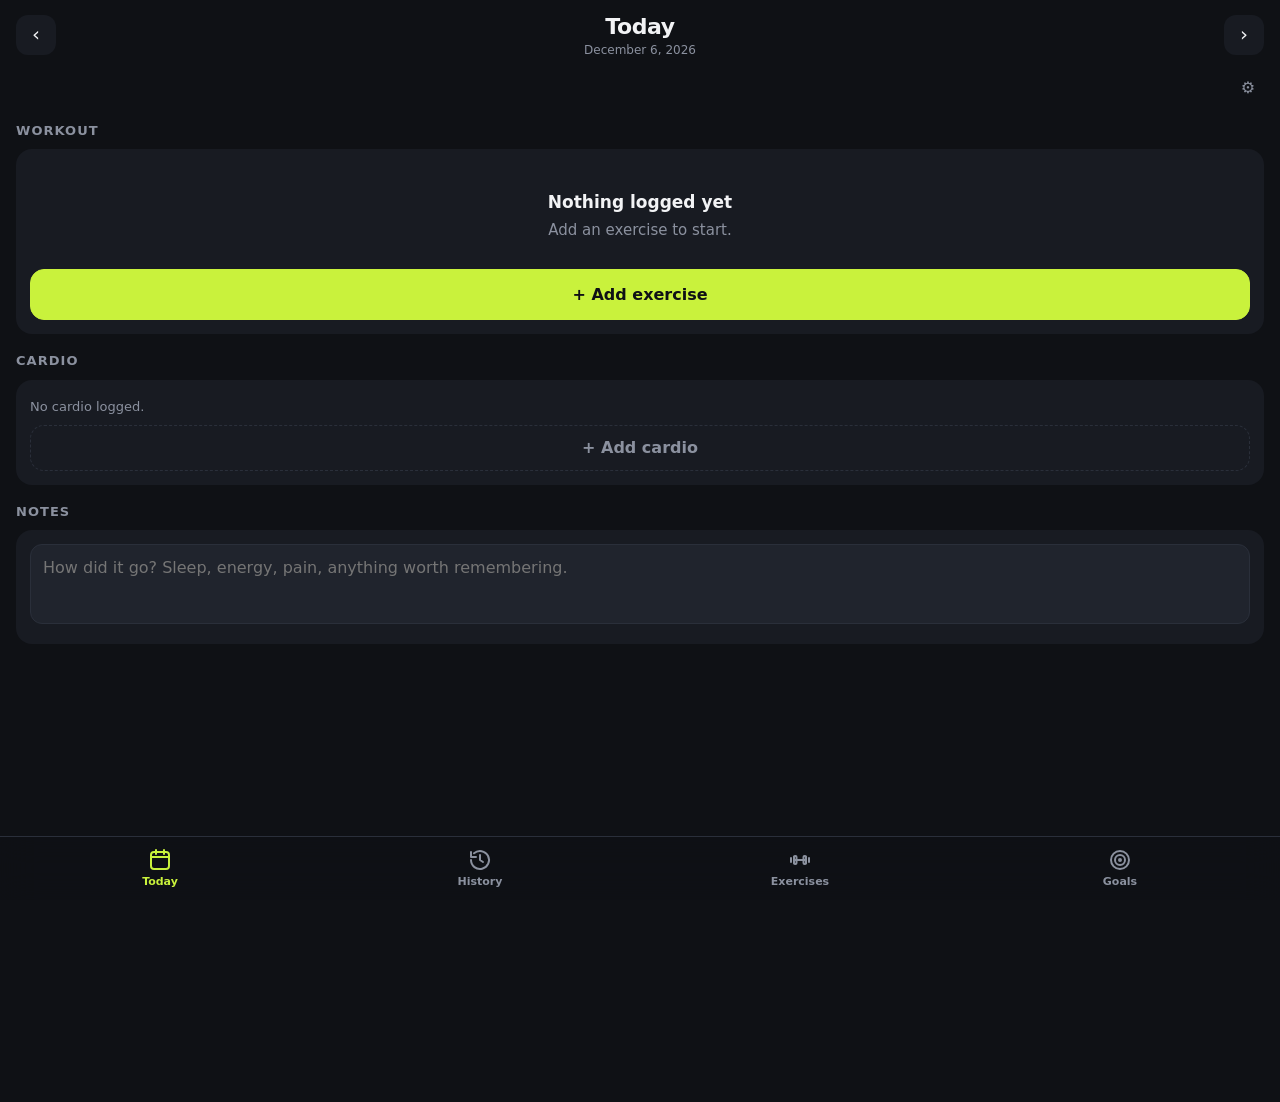
==== lift/index.html @ 036d2d5c "Add Lift Log v0.1.0 — personal workout logger PWA at /lift/ Co-Authored-By: Claude Fable 5.1 <norepl" ====
<!doctype html>
<html lang="en">
<head>
<meta charset="utf-8">
<meta name="viewport" content="width=device-width, initial-scale=1, viewport-fit=cover, maximum-scale=1, user-scalable=no">
<title>Lift Log</title>
<meta name="apple-mobile-web-app-capable" content="yes">
<meta name="mobile-web-app-capable" content="yes">
<meta name="apple-mobile-web-app-status-bar-style" content="black-translucent">
<meta name="apple-mobile-web-app-title" content="Lift Log">
<meta name="theme-color" content="#0f1115">
<link rel="manifest" href="./manifest.webmanifest">
<link rel="apple-touch-icon" href="./icons/icon-180.png">
<link rel="icon" href="./icons/icon-192.png">
<style>
:root{
  --bg:#0f1115; --card:#181b22; --card2:#20242d; --line:#2a2f3a;
  --text:#f2f3f5; --muted:#8b919f; --accent:#c9f23c; --accent-ink:#0f1115;
  --danger:#ff5d5d; --ok:#4ade80;
  --r:16px; --tab-h:64px;
}
*{box-sizing:border-box;-webkit-tap-highlight-color:transparent}
html,body{margin:0;background:var(--bg);color:var(--text);font-family:-apple-system,BlinkMacSystemFont,"SF Pro Text","Inter",system-ui,sans-serif;font-size:16px;line-height:1.35;-webkit-font-smoothing:antialiased;overscroll-behavior-y:none}
body{min-height:100vh;min-height:100dvh}
button,input,select,textarea{font:inherit;color:inherit}
button{background:none;border:0;padding:0;cursor:pointer}
input,select,textarea{background:var(--card2);border:1px solid var(--line);border-radius:12px;padding:12px 12px;width:100%;outline:none;font-size:16px}
input:focus,select:focus,textarea:focus{border-color:var(--accent)}
input[type=number]{-moz-appearance:textfield}
input::-webkit-outer-spin-button,input::-webkit-inner-spin-button{-webkit-appearance:none;margin:0}
textarea{resize:none;min-height:80px}
.num{font-variant-numeric:tabular-nums}

.app{padding:calc(env(safe-area-inset-top) + 12px) 16px calc(var(--tab-h) + env(safe-area-inset-bottom) + 24px)}
.topbar{display:flex;align-items:center;justify-content:space-between;gap:12px;margin-bottom:14px;min-height:44px}
.topbar h1{font-size:28px;margin:0;letter-spacing:-.02em;font-weight:700}
.datenav{display:flex;align-items:center;gap:6px}
.datenav .d{font-size:22px;font-weight:700;letter-spacing:-.02em;min-width:150px;text-align:center}
.datenav .sub{font-size:12px;color:var(--muted);text-align:center;display:block;font-weight:500;letter-spacing:0}
.icon{width:40px;height:40px;border-radius:12px;display:inline-flex;align-items:center;justify-content:center;font-size:20px;color:var(--text);background:var(--card)}
.icon.sm{width:32px;height:32px;font-size:16px;background:transparent;color:var(--muted)}
.chip{display:inline-flex;align-items:center;gap:6px;padding:8px 12px;border-radius:999px;background:var(--card2);border:1px solid var(--line);font-size:14px;font-weight:600;white-space:nowrap}
.chip.accent{background:var(--accent);color:var(--accent-ink);border-color:var(--accent)}
.chips{display:flex;gap:8px;flex-wrap:wrap}

.section{margin:18px 0 10px;display:flex;align-items:baseline;justify-content:space-between}
.section h2{font-size:13px;letter-spacing:.08em;text-transform:uppercase;color:var(--muted);margin:0;font-weight:700}
.section .meta{font-size:13px;color:var(--muted)}
.card{background:var(--card);border-radius:var(--r);padding:14px;margin-bottom:10px}
.card.tap{cursor:pointer}
.card.tap:active{background:var(--card2)}
.row{display:flex;align-items:center;justify-content:space-between;gap:10px}
.title{font-size:17px;font-weight:700;letter-spacing:-.01em}
.sub{font-size:13px;color:var(--muted)}
.last{font-size:13px;color:var(--muted);margin:8px 0 10px;padding:8px 10px;background:var(--card2);border-radius:10px}
.last b{color:var(--text);font-weight:600}
.empty{color:var(--muted);text-align:center;padding:28px 12px;font-size:15px}
.empty b{display:block;color:var(--text);font-size:17px;margin-bottom:6px}

.btn{display:flex;align-items:center;justify-content:center;gap:8px;width:100%;padding:14px;border-radius:14px;font-weight:700;font-size:16px;background:var(--card2);border:1px solid var(--line)}
.btn.primary{background:var(--accent);color:var(--accent-ink);border-color:var(--accent)}
.btn.danger{color:var(--danger);border-color:rgba(255,93,93,.3)}
.btn.ghost{background:transparent;border:1px dashed var(--line);color:var(--muted);padding:11px;font-weight:600}
.btn+.btn{margin-top:8px}
.btnrow{display:flex;gap:8px;margin-top:8px}
.btnrow .btn{margin:0}

.sets{display:grid;gap:6px;margin-top:4px}
.set-row{display:grid;grid-template-columns:40px 1fr 1fr 32px;gap:8px;align-items:center}
.set-row.head{font-size:11px;letter-spacing:.06em;text-transform:uppercase;color:var(--muted);font-weight:700;padding:0 4px}
.set-row.head span:nth-child(2),.set-row.head span:nth-child(3){text-align:center}
.set-row input{text-align:center;padding:10px 6px;font-size:18px;font-weight:600;border-radius:10px}
.setnum{width:40px;height:44px;border-radius:10px;background:var(--card2);border:1px solid var(--line);font-weight:700;color:var(--muted);font-size:14px}
.setnum.done{background:var(--accent);color:var(--accent-ink);border-color:var(--accent)}

.bar{height:8px;border-radius:999px;background:var(--card2);overflow:hidden;margin-top:10px}
.bar i{display:block;height:100%;background:var(--accent);border-radius:999px;transition:width .3s}
.bar.full i{background:var(--ok)}
.big{font-size:26px;font-weight:800;letter-spacing:-.03em}
.stats{display:grid;grid-template-columns:repeat(4,1fr);gap:8px;margin-bottom:6px}
.stat{background:var(--card);border-radius:14px;padding:12px 8px;text-align:center}
.stat .v{font-size:20px;font-weight:800;letter-spacing:-.02em}
.stat .l{font-size:11px;color:var(--muted);text-transform:uppercase;letter-spacing:.06em;font-weight:700;margin-top:2px}
.monthhead{font-size:13px;font-weight:700;color:var(--muted);margin:16px 0 8px;text-transform:uppercase;letter-spacing:.08em}
.exrow{display:flex;align-items:center;justify-content:space-between;padding:12px 2px;border-bottom:1px solid var(--line)}
.exrow:last-child{border-bottom:0}
.grouphead{font-size:12px;font-weight:700;color:var(--accent);letter-spacing:.08em;text-transform:uppercase;margin:14px 0 2px}
.cardio-row{display:flex;align-items:center;justify-content:space-between;padding:10px 0;border-bottom:1px solid var(--line)}
.cardio-row:last-child{border-bottom:0}

.tabs{position:fixed;left:0;right:0;bottom:0;height:calc(var(--tab-h) + env(safe-area-inset-bottom));padding-bottom:env(safe-area-inset-bottom);background:rgba(15,17,21,.86);-webkit-backdrop-filter:blur(18px);backdrop-filter:blur(18px);border-top:1px solid var(--line);display:flex;z-index:20}
.tab{flex:1;display:flex;flex-direction:column;align-items:center;justify-content:center;gap:3px;font-size:11px;font-weight:600;color:var(--muted)}
.tab svg{width:24px;height:24px;stroke:currentColor;fill:none;stroke-width:2;stroke-linecap:round;stroke-linejoin:round}
.tab.on{color:var(--accent)}

.overlay{position:fixed;inset:0;background:rgba(0,0,0,.55);z-index:30;display:none;align-items:flex-end;justify-content:center}
.overlay.open{display:flex}
.sheet{background:var(--bg);width:100%;max-width:640px;max-height:92vh;max-height:92dvh;border-radius:22px 22px 0 0;padding:10px 16px calc(16px + env(safe-area-inset-bottom));overflow:auto;border-top:1px solid var(--line)}
.sheet .handle{width:40px;height:5px;border-radius:5px;background:var(--line);margin:0 auto 14px}
.sheet h3{margin:0 0 12px;font-size:20px;letter-spacing:-.02em}
.field{margin-bottom:12px}
.field label{display:block;font-size:12px;color:var(--muted);font-weight:700;text-transform:uppercase;letter-spacing:.06em;margin-bottom:6px}
.grid2{display:grid;grid-template-columns:1fr 1fr;gap:10px}
.seg{display:flex;background:var(--card2);border-radius:12px;padding:3px;border:1px solid var(--line)}
.seg button{flex:1;padding:9px;border-radius:9px;font-weight:700;color:var(--muted)}
.seg button.on{background:var(--accent);color:var(--accent-ink)}
.toast{position:fixed;left:50%;bottom:calc(var(--tab-h) + env(safe-area-inset-bottom) + 14px);transform:translateX(-50%);background:var(--card2);border:1px solid var(--line);color:var(--text);padding:12px 16px;border-radius:14px;font-size:14px;font-weight:600;z-index:40;box-shadow:0 10px 30px rgba(0,0,0,.4);display:none;max-width:90vw;align-items:center;gap:12px}
.toast.show{display:flex}
.toast button{color:var(--accent);font-weight:800}
.kbd-space{height:40vh}
</style>
</head>
<body>
<div class="app" id="app"></div>

<nav class="tabs" id="tabs">
  <button class="tab" data-act="tab" data-tab="today"><svg viewBox="0 0 24 24"><rect x="3" y="4" width="18" height="17" rx="3"/><path d="M3 9h18M8 2v4M16 2v4"/></svg>Today</button>
  <button class="tab" data-act="tab" data-tab="history"><svg viewBox="0 0 24 24"><path d="M3 12a9 9 0 1 0 3-6.7"/><path d="M3 4v5h5M12 7v5l3 2"/></svg>History</button>
  <button class="tab" data-act="tab" data-tab="exercises"><svg viewBox="0 0 24 24"><path d="M6 9v6M18 9v6M3 10v4M21 10v4M6 12h12"/><rect x="6" y="8" width="2.5" height="8" rx="1"/><rect x="15.5" y="8" width="2.5" height="8" rx="1"/></svg>Exercises</button>
  <button class="tab" data-act="tab" data-tab="goals"><svg viewBox="0 0 24 24"><circle cx="12" cy="12" r="9"/><circle cx="12" cy="12" r="5"/><circle cx="12" cy="12" r="1"/></svg>Goals</button>
</nav>

<div class="overlay" id="overlay"><div class="sheet" id="sheet"></div></div>
<div class="toast" id="toast"></div>
<input type="file" id="importFile" accept="application/json,.json" style="display:none">

<script>
/* ============================================================
   Lift Log — personal resistance-training logger
   All data lives in localStorage on this device.
   ============================================================ */
const APP_VERSION = '0.1.0';
const KEY = 'liftlog.v1';
const MUSCLES = ['Chest','Back','Shoulders','Biceps','Triceps','Forearms','Quads','Hamstrings','Glutes','Calves','Core','Full body','Other'];

/* ---------- dates ---------- */
const z = n => String(n).padStart(2,'0');
const localISO = d => `${d.getFullYear()}-${z(d.getMonth()+1)}-${z(d.getDate())}`;
const todayStr = () => localISO(new Date());
function parseISO(s){ const [y,m,d]=s.split('-').map(Number); return new Date(y,m-1,d); }
function addDays(s,n){ const d=parseISO(s); d.setDate(d.getDate()+n); return localISO(d); }
function fmtDate(s, opts){ return parseISO(s).toLocaleDateString(undefined, opts || {weekday:'short', month:'short', day:'numeric'}); }
function weekStart(s){ const d=parseISO(s); const dow=(d.getDay()+6)%7; d.setDate(d.getDate()-dow); return localISO(d); } // Monday
function relDay(s){ const t=todayStr(); if(s===t) return 'Today'; if(s===addDays(t,-1)) return 'Yesterday'; if(s===addDays(t,1)) return 'Tomorrow'; return fmtDate(s,{weekday:'long'}); }

/* ---------- state ---------- */
const uid = () => Date.now().toString(36) + Math.random().toString(36).slice(2,7);
function fresh(){ return {version:1, settings:{unit:'lb'}, exercises:[], templates:[], days:{}, goals:[]}; }
function load(){
  try{ const s=JSON.parse(localStorage.getItem(KEY)); if(s && s.version===1){ return Object.assign(fresh(), s); } }catch(e){}
  return fresh();
}
let state = load();
let ui = { tab:'today', date: todayStr(), followToday:true, search:'', pick:'' };
function save(){ try{ localStorage.setItem(KEY, JSON.stringify(state)); }catch(e){ toast('Could not save — storage full?'); } }
function unit(){ return state.settings.unit || 'lb'; }
const esc = s => String(s ?? '').replace(/[&<>"']/g, c => ({'&':'&amp;','<':'&lt;','>':'&gt;','"':'&quot;',"'":'&#39;'}[c]));
const exById = id => state.exercises.find(e => e.id===id);
function day(d, create){ let x=state.days[d]; if(!x && create){ x=state.days[d]={lifts:[],cardio:[],note:''}; } return x; }
function prune(d){ const x=state.days[d]; if(x && !x.lifts.length && !x.cardio.length && !(x.note||'').trim()) delete state.days[d]; }
const filled = s => (s.w!=null && s.w!=='') || (s.r!=null && s.r!=='');
const fmtSet = s => `${s.w??'–'}×${s.r??'–'}`;
const fmtNum = n => Math.round(n).toLocaleString();

/* ---------- queries ---------- */
function datesDesc(){ return Object.keys(state.days).sort().reverse(); }
function lastSession(exId, before){
  for(const d of datesDesc()){ if(d>=before) continue; const l=state.days[d].lifts.find(x=>x.exerciseId===exId); if(l){ const sets=l.sets.filter(filled); if(sets.length) return {date:d, sets}; } }
  return null;
}
function sessionsFor(exId){ const out=[]; for(const d of datesDesc()){ const l=state.days[d].lifts.find(x=>x.exerciseId===exId); if(l){ const sets=l.sets.filter(filled); if(sets.length) out.push({date:d,sets}); } } return out; }
function bestSet(exId, minReps){ let best=null; for(const s of sessionsFor(exId)){ for(const x of s.sets){ const w=+x.w||0, r=+x.r||0; if(minReps && r<minReps) continue; if(!best || w>best.w || (w===best.w && r>best.r)) best={w,r,date:s.date}; } } return best; }
function dayStats(d){ const x=state.days[d]; if(!x) return {ex:0,sets:0,vol:0,cardioMin:0,cardio:[]}; let sets=0,vol=0; for(const l of x.lifts){ for(const s of l.sets){ if(filled(s)){ sets++; vol+=(+s.w||0)*(+s.r||0); } } } const cardioMin=x.cardio.reduce((a,c)=>a+(+c.minutes||0),0); return {ex:x.lifts.length,sets,vol,cardioMin,cardio:x.cardio}; }
function weekStats(anchor){ const ws=weekStart(anchor); let sessions=0,sets=0,vol=0,cardioMin=0; for(let i=0;i<7;i++){ const s=dayStats(addDays(ws,i)); if(s.sets) sessions++; sets+=s.sets; vol+=s.vol; cardioMin+=s.cardioMin; } return {sessions,sets,vol,cardioMin}; }
function goalProgress(g){
  if(g.type==='lift'){ const b=bestSet(g.exerciseId, g.reps); const p=b? Math.min(1,b.w/g.weight):0; return {p, detail: b? `Best so far: ${b.w}×${b.r} on ${fmtDate(b.date)}` : 'No qualifying sets yet'}; }
  if(g.type==='sessions'){ const w=weekStats(todayStr()); return {p:Math.min(1,w.sessions/g.perWeek), detail:`${w.sessions} of ${g.perWeek} this week`}; }
  if(g.type==='cardio'){ const w=weekStats(todayStr()); return {p:Math.min(1,w.cardioMin/g.minutes), detail:`${w.cardioMin} of ${g.minutes} min this week`}; }
  return {p:0,detail:''};
}
function goalTitle(g){
  if(g.type==='lift'){ const e=exById(g.exerciseId); return `${e?e.name:'Deleted exercise'} ${g.weight} ${unit()} × ${g.reps}`; }
  if(g.type==='sessions') return `${g.perWeek} lifting sessions / week`;
  if(g.type==='cardio') return `${g.minutes} min cardio / week`;
  return 'Goal';
}

/* ---------- render ---------- */
const $ = s => document.querySelector(s);
function render(){
  document.querySelectorAll('.tab').forEach(t => t.classList.toggle('on', t.dataset.tab===ui.tab));
  const app=$('#app');
  app.innerHTML = {today:renderToday, history:renderHistory, exercises:renderExercises, goals:renderGoals}[ui.tab]();
  window.scrollTo(0,0);
}

function renderToday(){
  const d=ui.date, x=state.days[d]||{lifts:[],cardio:[],note:''}, st=dayStats(d), isToday=d===todayStr();
  let h = `<div class="topbar">
    <button class="icon" data-act="prevDay">‹</button>
    <div class="datenav"><div><div class="d">${relDay(d)}<span class="sub">${fmtDate(d,{month:'long',day:'numeric',year:'numeric'})}</span></div></div></div>
    <button class="icon" data-act="nextDay">›</button>
  </div>
  <div class="row" style="margin-bottom:6px"><div class="chips">${isToday?'':'<button class="chip accent" data-act="goToday">Jump to today</button>'}</div><button class="icon sm" data-act="settings" title="Settings">⚙︎</button></div>`;

  h += `<div class="section"><h2>Workout</h2><span class="meta">${st.sets? `${st.sets} sets · ${fmtNum(st.vol)} ${unit()}`:''}</span></div>`;
  if(!x.lifts.length){
    h += `<div class="card"><div class="empty"><b>Nothing logged yet</b>Add an exercise to start${state.templates.length?', or start from a template':''}.</div>`;
    if(state.templates.length){ h += `<div class="chips" style="justify-content:center;margin-bottom:12px">${state.templates.map(t=>`<button class="chip" data-act="applyTemplate" data-id="${t.id}">${esc(t.name)}</button>`).join('')}</div>`; }
    h += `<button class="btn primary" data-act="addExercise">+ Add exercise</button></div>`;
  } else {
    x.lifts.forEach((l,li) => {
      const e=exById(l.exerciseId); const last=lastSession(l.exerciseId, d);
      h += `<div class="card">
        <div class="row"><div><div class="title">${esc(e?e.name:'Deleted exercise')}</div><div class="sub">${esc([e?.muscle,e?.equipment].filter(Boolean).join(' · '))}</div></div>
        <button class="icon sm" data-act="removeLift" data-li="${li}">✕</button></div>
        ${last? `<div class="last">Last time <b>${fmtDate(last.date)}</b>: ${last.sets.map(fmtSet).join(' · ')}</div>` : `<div class="last">First time logging this one.</div>`}
        <div class="sets"><div class="set-row head"><span>Set</span><span>${unit()}</span><span>Reps</span><span></span></div>`;
      l.sets.forEach((s,si) => {
        h += `<div class="set-row">
          <button class="setnum ${s.done?'done':''}" data-act="toggleDone" data-li="${li}" data-si="${si}">${s.done?'✓':si+1}</button>
          <input class="num" type="number" inputmode="decimal" step="any" placeholder="${last&&last.sets[si]?last.sets[si].w:'–'}" value="${s.w??''}" data-bind="set" data-li="${li}" data-si="${si}" data-f="w">
          <input class="num" type="number" inputmode="numeric" placeholder="${last&&last.sets[si]?last.sets[si].r:'–'}" value="${s.r??''}" data-bind="set" data-li="${li}" data-si="${si}" data-f="r">
          <button class="icon sm" data-act="delSet" data-li="${li}" data-si="${si}">✕</button></div>`;
      });
      h += `</div><button class="btn ghost" style="margin-top:10px" data-act="addSet" data-li="${li}">+ Add set</button></div>`;
    });
    h += `<button class="btn" data-act="addExercise">+ Add exercise</button>
          <button class="btn ghost" data-act="saveTemplate">Save this workout as a template</button>`;
  }

  h += `<div class="section"><h2>Cardio</h2><span class="meta">${st.cardioMin? st.cardioMin+' min':''}</span></div><div class="card">`;
  if(x.cardio.length){ h += x.cardio.map(c => `<div class="cardio-row"><div><div class="title" style="font-size:16px">${esc(c.type)}</div><div class="sub">${c.minutes} min${c.distance?` · ${c.distance} ${c.distUnit||'mi'}`:''}${c.notes?` · ${esc(c.notes)}`:''}</div></div><button class="icon sm" data-act="delCardio" data-id="${c.id}">✕</button></div>`).join(''); }
  else h += `<div class="sub" style="padding:4px 0 10px">No cardio logged.</div>`;
  h += `<button class="btn ghost" data-act="addCardio">+ Add cardio</button></div>`;

  h += `<div class="section"><h2>Notes</h2></div><div class="card"><textarea placeholder="How did it go? Sleep, energy, pain, anything worth remembering." data-bind="note">${esc(x.note||'')}</textarea></div>`;
  h += `<div class="kbd-space"></div>`;
  return h;
}

function renderHistory(){
  const w=weekStats(todayStr());
  let h = `<div class="topbar"><h1>History</h1></div>
  <div class="section" style="margin-top:0"><h2>This week</h2><span class="meta">from ${fmtDate(weekStart(todayStr()),{month:'short',day:'numeric'})}</span></div>
  <div class="stats"><div class="stat"><div class="v">${w.sessions}</div><div class="l">Sessions</div></div><div class="stat"><div class="v">${w.sets}</div><div class="l">Sets</div></div><div class="stat"><div class="v">${w.vol>=10000? (w.vol/1000).toFixed(1)+'k':fmtNum(w.vol)}</div><div class="l">${unit()} moved</div></div><div class="stat"><div class="v">${w.cardioMin}</div><div class="l">Cardio min</div></div></div>`;
  const dates=datesDesc().filter(d=>{ const s=dayStats(d); return s.sets||s.cardioMin||(state.days[d].note||'').trim(); });
  if(!dates.length) return h + `<div class="card"><div class="empty"><b>No history yet</b>Logged days will show up here.</div></div>`;
  let month='';
  for(const d of dates){
    const m=fmtDate(d,{month:'long',year:'numeric'}); if(m!==month){ month=m; h+=`<div class="monthhead">${m}</div>`; }
    const s=dayStats(d); const names=state.days[d].lifts.map(l=>exById(l.exerciseId)?.name).filter(Boolean);
    const parts=[]; if(s.sets) parts.push(`${s.ex} exercise${s.ex!==1?'s':''} · ${s.sets} sets · ${fmtNum(s.vol)} ${unit()}`); if(s.cardioMin) parts.push(s.cardio.map(c=>`${c.type} ${c.minutes} min`).join(', '));
    h += `<div class="card tap" data-act="openDay" data-date="${d}"><div class="row"><div class="title">${fmtDate(d,{weekday:'short',month:'short',day:'numeric'})}</div><span class="sub">›</span></div>
      <div class="sub" style="margin-top:4px">${parts.join(' · ')||'Note only'}</div>${names.length?`<div class="sub" style="margin-top:4px;color:var(--text);opacity:.8">${esc(names.join(', '))}</div>`:''}</div>`;
  }
  return h;
}

function renderExercises(){
  let h = `<div class="topbar"><h1>Exercises</h1><button class="chip accent" data-act="newExercise">+ New</button></div>
  <input type="search" placeholder="Search" value="${esc(ui.search)}" data-bind="search" style="margin-bottom:6px">`;
  const list=state.exercises.filter(e=>!ui.search || e.name.toLowerCase().includes(ui.search.toLowerCase())).sort((a,b)=>a.name.localeCompare(b.name));
  if(!state.exercises.length) return h + `<div class="card"><div class="empty"><b>No exercises yet</b>Create the movements you actually do — Bench Press, RDL, whatever you call them.</div><button class="btn primary" data-act="newExercise">+ Create your first exercise</button></div>`;
  if(!list.length) return h + `<div class="empty">No matches.</div>`;
  const groups={}; for(const e of list){ (groups[e.muscle||'Other'] ||= []).push(e); }
  for(const g of Object.keys(groups).sort((a,b)=>MUSCLES.indexOf(a)-MUSCLES.indexOf(b))){
    h += `<div class="grouphead">${esc(g)}</div><div class="card" style="padding:2px 14px">`;
    for(const e of groups[g]){ const b=bestSet(e.id); const n=sessionsFor(e.id).length; h += `<div class="exrow" data-act="openExercise" data-id="${e.id}"><div><div class="title" style="font-size:16px">${esc(e.name)}</div><div class="sub">${esc(e.equipment||'')}${e.equipment&&n?' · ':''}${n?`${n} session${n!==1?'s':''}`:''}</div></div><div class="sub num" style="text-align:right">${b?`<b style="color:var(--text)">${b.w}×${b.r}</b><br>best`:'—'}</div></div>`; }
    h += `</div>`;
  }
  return h;
}

function renderGoals(){
  let h = `<div class="topbar"><h1>Goals</h1><button class="chip accent" data-act="newGoal">+ New</button></div>`;
  if(!state.goals.length) return h + `<div class="card"><div class="empty"><b>No goals yet</b>Set a target lift, a weekly session count, or weekly cardio minutes.</div><button class="btn primary" data-act="newGoal">+ Add a goal</button></div>`;
  for(const g of state.goals){ const pr=goalProgress(g); const pct=Math.round(pr.p*100);
    h += `<div class="card"><div class="row"><div class="title">${esc(goalTitle(g))}</div><button class="icon sm" data-act="delGoal" data-id="${g.id}">✕</button></div>
      <div class="row" style="margin-top:6px"><span class="sub">${esc(pr.detail)}</span><span class="big num" style="font-size:20px;color:${pr.p>=1?'var(--ok)':'var(--text)'}">${pct}%</span></div>
      <div class="bar ${pr.p>=1?'full':''}"><i style="width:${pct}%"></i></div></div>`;
  }
  return h;
}

/* ---------- sheets ---------- */
function openSheet(html){ $('#sheet').innerHTML=`<div class="handle"></div>`+html; $('#overlay').classList.add('open'); }
function closeSheet(){ $('#overlay').classList.remove('open'); $('#sheet').innerHTML=''; }
$('#overlay').addEventListener('click', e => { if(e.target===$('#overlay')) closeSheet(); });

function pickerSheet(){
  ui.pick='';
  openSheet(`<h3>Add exercise</h3>
    <input type="search" placeholder="Search your exercises" data-bind="pick" autocomplete="off">
    <div id="pickList" style="margin-top:8px"></div>
    <button class="btn" style="margin-top:12px" data-act="newExercise">+ Create a new exercise</button>`);
  renderPickList();
}
function renderPickList(){
  const el=$('#pickList'); if(!el) return;
  const q=ui.pick.toLowerCase();
  const list=state.exercises.filter(e=>!q||e.name.toLowerCase().includes(q)||(e.muscle||'').toLowerCase().includes(q)).sort((a,b)=>a.name.localeCompare(b.name));
  if(!list.length){ el.innerHTML=`<div class="sub" style="padding:10px 2px">${state.exercises.length?'No matches.':'No exercises yet — create one below.'}</div>`; return; }
  const groups={}; for(const e of list){ (groups[e.muscle||'Other'] ||= []).push(e); }
  el.innerHTML = Object.keys(groups).sort((a,b)=>MUSCLES.indexOf(a)-MUSCLES.indexOf(b)).map(g=>`<div class="grouphead">${esc(g)}</div>`+groups[g].map(e=>`<div class="exrow" data-act="pickExercise" data-id="${e.id}"><div class="title" style="font-size:16px">${esc(e.name)}</div><span class="sub">${esc(e.equipment||'')}</span></div>`).join('')).join('');
}
function exerciseSheet(e){
  const isNew=!e; e=e||{name:'',muscle:'',equipment:''};
  const sessions=isNew?[]:sessionsFor(e.id); const b=isNew?null:bestSet(e.id);
  openSheet(`<h3>${isNew?'New exercise':'Edit exercise'}</h3>
  <form data-form="exercise" data-id="${e.id||''}">
    <div class="field"><label>Name</label><input name="name" required placeholder="e.g. Incline Dumbbell Press" value="${esc(e.name)}" autocomplete="off" ${isNew?'autofocus':''}></div>
    <div class="grid2">
      <div class="field"><label>Muscle group</label><select name="muscle">${MUSCLES.map(m=>`<option ${m===e.muscle?'selected':''}>${m}</option>`).join('')}</select></div>
      <div class="field"><label>Equipment</label><input name="equipment" placeholder="Barbell, DB, cable…" value="${esc(e.equipment||'')}" autocomplete="off"></div>
    </div>
    <button class="btn primary" type="submit">${isNew?'Create':'Save'}</button>
  </form>
  ${isNew?'':`<div class="section"><h2>History</h2><span class="meta">${b?`Best ${b.w}×${b.r}`:''}</span></div>
    ${sessions.length? sessions.slice(0,12).map(s=>`<div class="exrow"><span class="sub" style="color:var(--text)">${fmtDate(s.date)}</span><span class="sub num">${s.sets.map(fmtSet).join(' · ')}</span></div>`).join('') : '<div class="sub">No sessions logged yet.</div>'}
    <button class="btn danger" style="margin-top:16px" data-act="deleteExercise" data-id="${e.id}">Delete exercise</button>`}`);
}
function cardioSheet(){
  const recent=[...new Set(datesDesc().flatMap(d=>state.days[d].cardio.map(c=>c.type)))].slice(0,6);
  openSheet(`<h3>Add cardio</h3>
  <form data-form="cardio">
    <div class="field"><label>Type</label><input name="type" required placeholder="Run, bike, incline walk…" list="cardioTypes" autocomplete="off"><datalist id="cardioTypes">${recent.map(t=>`<option value="${esc(t)}">`).join('')}</datalist></div>
    ${recent.length?`<div class="chips" style="margin:-4px 0 12px">${recent.map(t=>`<button type="button" class="chip" data-act="fillCardioType" data-v="${esc(t)}">${esc(t)}</button>`).join('')}</div>`:''}
    <div class="grid2">
      <div class="field"><label>Minutes</label><input name="minutes" type="number" inputmode="numeric" required placeholder="30"></div>
      <div class="field"><label>Distance (optional)</label><input name="distance" type="number" inputmode="decimal" step="any" placeholder="3.1"></div>
    </div>
    <div class="field"><label>Distance unit</label><div class="seg" data-seg="distUnit"><button type="button" class="on" data-v="mi">mi</button><button type="button" data-v="km">km</button></div><input type="hidden" name="distUnit" value="mi"></div>
    <div class="field"><label>Notes (optional)</label><input name="notes" placeholder="Zone 2, hills, felt rough…" autocomplete="off"></div>
    <button class="btn primary" type="submit">Add</button>
  </form>`);
}
function goalSheet(){
  const exs=[...state.exercises].sort((a,b)=>a.name.localeCompare(b.name));
  openSheet(`<h3>New goal</h3>
  <form data-form="goal">
    <div class="field"><label>Type</label><div class="seg" data-seg="type"><button type="button" class="on" data-v="lift">Lift target</button><button type="button" data-v="sessions">Sessions/wk</button><button type="button" data-v="cardio">Cardio/wk</button></div><input type="hidden" name="type" value="lift"></div>
    <div id="goalFields">${goalFields('lift',exs)}</div>
    <button class="btn primary" type="submit">Add goal</button>
  </form>`);
}
function goalFields(t, exs){
  if(t==='lift'){ if(!exs.length) return `<div class="sub" style="margin-bottom:12px">Create an exercise first, then set a target for it.</div>`;
    return `<div class="field"><label>Exercise</label><select name="exerciseId">${exs.map(e=>`<option value="${e.id}">${esc(e.name)}</option>`).join('')}</select></div>
    <div class="grid2"><div class="field"><label>Weight (${unit()})</label><input name="weight" type="number" inputmode="decimal" step="any" required placeholder="225"></div><div class="field"><label>For reps</label><input name="reps" type="number" inputmode="numeric" required placeholder="5"></div></div>`; }
  if(t==='sessions') return `<div class="field"><label>Lifting sessions per week</label><input name="perWeek" type="number" inputmode="numeric" required placeholder="4"></div>`;
  return `<div class="field"><label>Cardio minutes per week</label><input name="minutes" type="number" inputmode="numeric" required placeholder="120"></div>`;
}
function templateSheet(){
  openSheet(`<h3>Save as template</h3><form data-form="template"><div class="field"><label>Template name</label><input name="name" required placeholder="Push day" autocomplete="off" autofocus></div><button class="btn primary" type="submit">Save</button></form>
  ${state.templates.length?`<div class="section"><h2>Existing templates</h2></div>${state.templates.map(t=>`<div class="exrow"><div><div class="title" style="font-size:16px">${esc(t.name)}</div><div class="sub">${esc(t.exerciseIds.map(id=>exById(id)?.name).filter(Boolean).join(', '))}</div></div><button class="icon sm" data-act="deleteTemplate" data-id="${t.id}">✕</button></div>`).join('')}`:''}`);
}
function settingsSheet(){
  const bytes=new Blob([localStorage.getItem(KEY)||'']).size;
  openSheet(`<h3>Settings</h3>
    <div class="field"><label>Weight unit</label><div class="seg" data-seg="unit"><button type="button" class="${unit()==='lb'?'on':''}" data-act="setUnit" data-v="lb">lb</button><button type="button" class="${unit()==='kg'?'on':''}" data-act="setUnit" data-v="kg">kg</button></div></div>
    <div class="section"><h2>Your data</h2><span class="meta">${(bytes/1024).toFixed(1)} KB on this phone</span></div>
    <button class="btn" data-act="export">Export backup (JSON)</button>
    <button class="btn" data-act="import">Import backup…</button>
    <div class="sub" style="margin:10px 2px 0">All data is stored only on this device. Export a backup now and then — if you delete the app from your home screen, iOS may clear it.</div>
    <div class="section"><h2>Danger zone</h2></div>
    <button class="btn danger" data-act="clearAll">Erase all data</button>
    <div class="sub" style="margin:18px 2px 0;text-align:center">Lift Log v${APP_VERSION}</div>`);
}

/* ---------- actions ---------- */
const act = {
  tab(el){ ui.tab=el.dataset.tab; render(); },
  prevDay(){ ui.date=addDays(ui.date,-1); ui.followToday=false; render(); },
  nextDay(){ ui.date=addDays(ui.date,1); ui.followToday=false; render(); },
  goToday(){ ui.date=todayStr(); ui.followToday=true; render(); },
  openDay(el){ ui.date=el.dataset.date; ui.followToday=ui.date===todayStr(); ui.tab='today'; render(); },
  settings(){ settingsSheet(); },
  addExercise(){ pickerSheet(); },
  newExercise(){ exerciseSheet(null); },
  openExercise(el){ exerciseSheet(exById(el.dataset.id)); },
  pickExercise(el){ addLift(el.dataset.id); closeSheet(); render(); },
  addSet(el){ const l=day(ui.date).lifts[+el.dataset.li]; const prev=l.sets[l.sets.length-1]; const last=lastSession(l.exerciseId, ui.date); const ref=last?.sets[l.sets.length];
    l.sets.push({w: prev? prev.w : (ref?ref.w:null), r: prev? prev.r : (ref?ref.r:null)}); save(); render(); },
  delSet(el){ const l=day(ui.date).lifts[+el.dataset.li]; l.sets.splice(+el.dataset.si,1); save(); render(); },
  toggleDone(el){ const s=day(ui.date).lifts[+el.dataset.li].sets[+el.dataset.si]; s.done=!s.done; save(); render(); },
  removeLift(el){ const x=day(ui.date); const l=x.lifts[+el.dataset.li]; const e=exById(l.exerciseId); if(l.sets.some(filled) && !confirm(`Remove ${e?e.name:'this exercise'} and its sets from this day?`)) return; x.lifts.splice(+el.dataset.li,1); prune(ui.date); save(); render(); },
  saveTemplate(){ templateSheet(); },
  applyTemplate(el){ const t=state.templates.find(t=>t.id===el.dataset.id); if(!t) return; for(const id of t.exerciseIds){ if(exById(id)) addLift(id); } render(); toast(`Started “${t.name}”`); },
  deleteTemplate(el){ if(!confirm('Delete this template?')) return; state.templates=state.templates.filter(t=>t.id!==el.dataset.id); save(); templateSheet(); },
  addCardio(){ cardioSheet(); },
  fillCardioType(el){ const i=$('#sheet input[name=type]'); if(i) i.value=el.dataset.v; },
  delCardio(el){ const x=day(ui.date); x.cardio=x.cardio.filter(c=>c.id!==el.dataset.id); prune(ui.date); save(); render(); },
  newGoal(){ goalSheet(); },
  delGoal(el){ if(!confirm('Delete this goal?')) return; state.goals=state.goals.filter(g=>g.id!==el.dataset.id); save(); render(); },
  deleteExercise(el){ const id=el.dataset.id; const n=datesDesc().filter(d=>state.days[d].lifts.some(l=>l.exerciseId===id)).length;
    if(!confirm(n?`This exercise is logged on ${n} day${n!==1?'s':''}. Deleting it removes those logs too. Delete anyway?`:'Delete this exercise?')) return;
    state.exercises=state.exercises.filter(e=>e.id!==id); for(const d of Object.keys(state.days)){ state.days[d].lifts=state.days[d].lifts.filter(l=>l.exerciseId!==id); prune(d); }
    state.templates.forEach(t=>t.exerciseIds=t.exerciseIds.filter(x=>x!==id)); state.goals=state.goals.filter(g=>g.exerciseId!==id); save(); closeSheet(); render(); },
  setUnit(el){ state.settings.unit=el.dataset.v; save(); settingsSheet(); render(); },
  export(){ exportData(); },
  import(){ $('#importFile').click(); },
  clearAll(){ if(!confirm('Erase ALL exercises, workouts, and goals from this phone? This cannot be undone.')) return; if(!confirm('Really erase everything?')) return; state=fresh(); save(); closeSheet(); render(); },
  closeSheet(){ closeSheet(); },
};
function addLift(exId){ const x=day(ui.date,true); if(x.lifts.some(l=>l.exerciseId===exId)){ toast('Already in this workout'); return; } const last=lastSession(exId, ui.date); x.lifts.push({exerciseId:exId, sets:[{w:last?last.sets[0].w:null, r:last?last.sets[0].r:null}]}); save(); }

const forms = {
  exercise(fd, f){ const id=f.dataset.id; const name=fd.get('name').trim(); if(!name) return;
    if(id){ Object.assign(exById(id),{name,muscle:fd.get('muscle'),equipment:fd.get('equipment').trim()}); save(); closeSheet(); render(); }
    else { const e={id:uid(),name,muscle:fd.get('muscle'),equipment:fd.get('equipment').trim(),createdAt:todayStr()}; state.exercises.push(e); save();
      if(ui.tab==='today'){ addLift(e.id); } closeSheet(); render(); toast(`Created ${name}`); } },
  cardio(fd){ const x=day(ui.date,true); x.cardio.push({id:uid(), type:fd.get('type').trim(), minutes:+fd.get('minutes')||0, distance:fd.get('distance')?+fd.get('distance'):null, distUnit:fd.get('distUnit'), notes:fd.get('notes').trim()}); save(); closeSheet(); render(); },
  goal(fd){ const t=fd.get('type'); const g={id:uid(),type:t,createdAt:todayStr()};
    if(t==='lift'){ g.exerciseId=fd.get('exerciseId'); g.weight=+fd.get('weight'); g.reps=+fd.get('reps'); if(!g.exerciseId||!g.weight||!g.reps) return; }
    if(t==='sessions'){ g.perWeek=+fd.get('perWeek'); if(!g.perWeek) return; }
    if(t==='cardio'){ g.minutes=+fd.get('minutes'); if(!g.minutes) return; }
    state.goals.push(g); save(); closeSheet(); render(); },
  template(fd){ const x=day(ui.date); if(!x||!x.lifts.length) return; state.templates.push({id:uid(), name:fd.get('name').trim(), exerciseIds:x.lifts.map(l=>l.exerciseId)}); save(); closeSheet(); toast('Template saved'); },
};

/* ---------- event wiring ---------- */
document.addEventListener('click', e => {
  const el=e.target.closest('[data-act]'); if(el && act[el.dataset.act]){ e.preventDefault(); act[el.dataset.act](el,e); return; }
  const seg=e.target.closest('.seg[data-seg] button'); if(seg && !seg.dataset.act){ const segEl=seg.parentElement; segEl.querySelectorAll('button').forEach(b=>b.classList.toggle('on',b===seg)); const hidden=segEl.parentElement.querySelector(`input[name=${segEl.dataset.seg}]`); if(hidden) hidden.value=seg.dataset.v;
    if(segEl.dataset.seg==='type'){ $('#goalFields').innerHTML=goalFields(seg.dataset.v,[...state.exercises].sort((a,b)=>a.name.localeCompare(b.name))); } }
});
document.addEventListener('submit', e => { const f=e.target.closest('form[data-form]'); if(!f) return; e.preventDefault(); forms[f.dataset.form]?.(new FormData(f), f); });
document.addEventListener('input', e => {
  const el=e.target; const b=el.dataset.bind; if(!b) return;
  if(b==='set'){ const s=day(ui.date,true).lifts[+el.dataset.li]?.sets[+el.dataset.si]; if(!s) return; s[el.dataset.f]= el.value===''? null : +el.value; save(); }
  else if(b==='note'){ day(ui.date,true).note=el.value; save(); }
  else if(b==='search'){ ui.search=el.value; const v=el.value; render(); const i=$('input[data-bind=search]'); if(i){ i.focus(); i.setSelectionRange(v.length,v.length); } }
  else if(b==='pick'){ ui.pick=el.value; renderPickList(); }
});
document.addEventListener('change', e => { if(e.target.dataset.bind==='note'){ prune(ui.date); save(); } });
document.addEventListener('visibilitychange', () => { if(document.visibilityState==='visible' && ui.followToday && ui.date!==todayStr()){ ui.date=todayStr(); render(); } });
document.addEventListener('keydown', e => { if(e.key==='Enter' && e.target.matches('input[data-bind=set]')){ e.target.blur(); } });

/* ---------- backup ---------- */
function exportData(){
  const json=JSON.stringify(state,null,2); const name=`liftlog-${todayStr()}.json`; const blob=new Blob([json],{type:'application/json'});
  try{ const file=new File([blob],name,{type:'application/json'}); if(navigator.canShare && navigator.canShare({files:[file]})){ navigator.share({files:[file],title:'Lift Log backup'}).catch(()=>{}); return; } }catch(e){}
  const a=document.createElement('a'); a.href=URL.createObjectURL(blob); a.download=name; document.body.appendChild(a); a.click(); a.remove();
}
$('#importFile').addEventListener('change', async e => {
  const f=e.target.files[0]; e.target.value=''; if(!f) return;
  try{ const s=JSON.parse(await f.text()); if(!s || s.version!==1 || !Array.isArray(s.exercises)) throw 0;
    const n=Object.keys(s.days||{}).length; if(!confirm(`Replace everything on this phone with this backup? (${s.exercises.length} exercises, ${n} logged days)`)) return;
    state=Object.assign(fresh(), s); save(); closeSheet(); render(); toast('Backup restored'); }
  catch(err){ toast('That file is not a Lift Log backup'); }
});

/* ---------- misc ---------- */
let toastT; function toast(msg, action){ const t=$('#toast'); t.innerHTML=esc(msg)+(action?`<button id="toastBtn">${esc(action.label)}</button>`:''); t.classList.add('show'); clearTimeout(toastT); if(action){ $('#toastBtn').onclick=action.fn; } else toastT=setTimeout(()=>t.classList.remove('show'),2200); }

if(navigator.storage && navigator.storage.persist){ navigator.storage.persist().catch(()=>{}); }
if('serviceWorker' in navigator){
  navigator.serviceWorker.register('./sw.js').then(reg => {
    reg.addEventListener('updatefound', () => { const nw=reg.installing; nw && nw.addEventListener('statechange', () => { if(nw.state==='installed' && navigator.serviceWorker.controller){ toast('Update ready', {label:'Reload', fn:()=>{ nw.postMessage('skipWaiting'); }}); } }); });
  }).catch(()=>{});
  let refreshing=false; navigator.serviceWorker.addEventListener('controllerchange', () => { if(refreshing) return; refreshing=true; location.reload(); });
}
render();
</script>
</body>
</html>
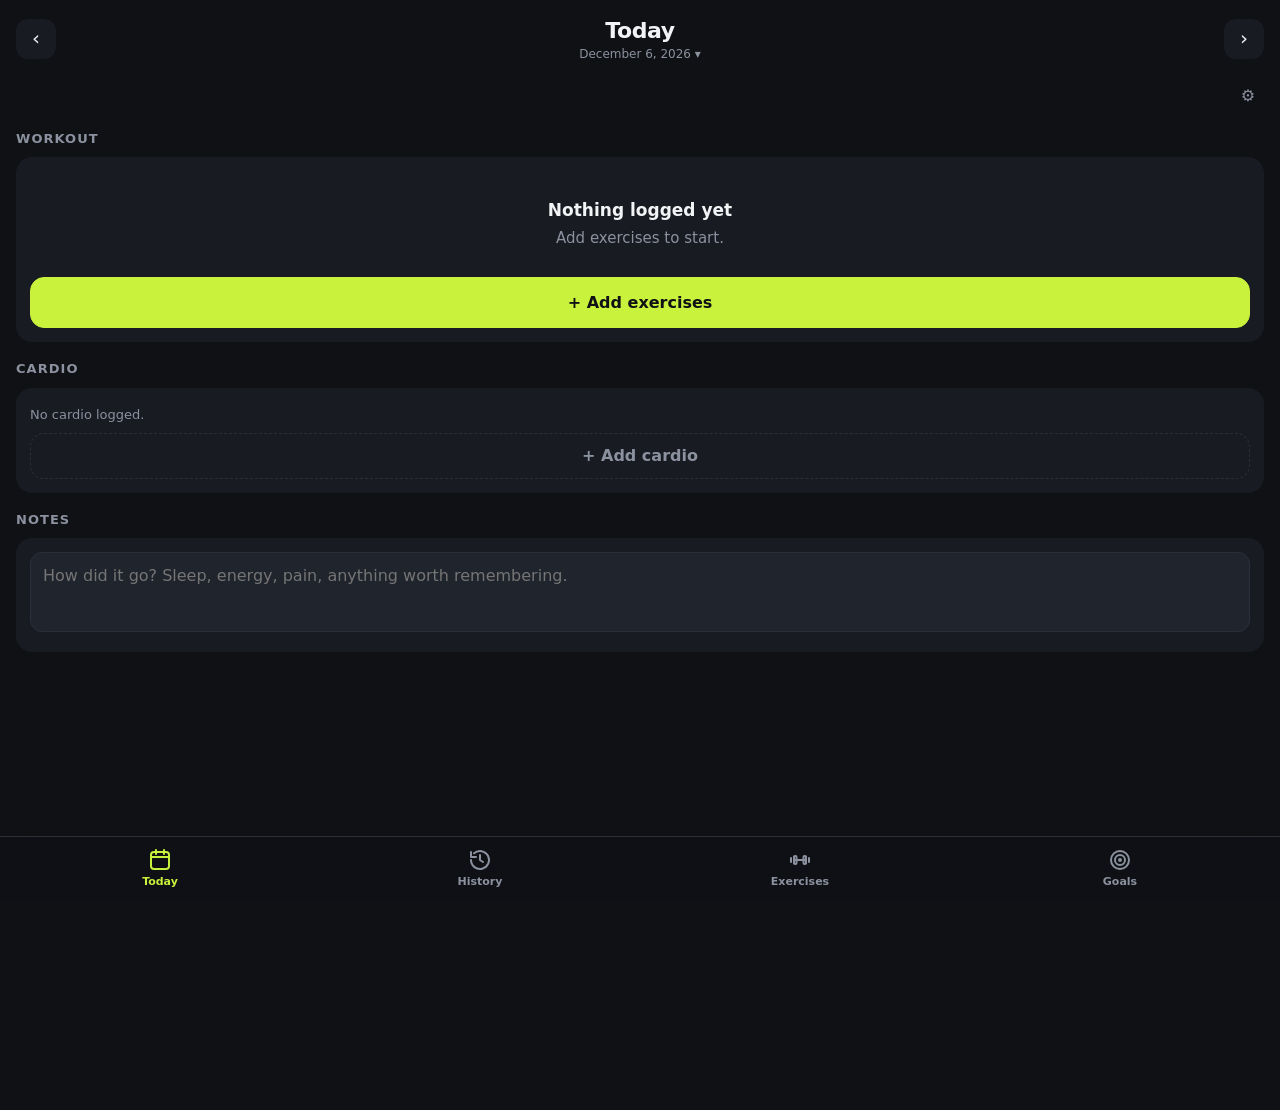
==== commit 4649eb33: "Lift Log 0.2.0: multi-select planning, month calendar, planned days in History Co-Authored-By: Claud" ====
--- a/lift/index.html
+++ b/lift/index.html
@@ -104,6 +104,24 @@
 .seg{display:flex;background:var(--card2);border-radius:12px;padding:3px;border:1px solid var(--line)}
 .seg button{flex:1;padding:9px;border-radius:9px;font-weight:700;color:var(--muted)}
 .seg button.on{background:var(--accent);color:var(--accent-ink)}
+.datenav{border-radius:12px;padding:4px 8px}
+.datenav:active{background:var(--card)}
+.planned{color:var(--accent)}
+.pickrow .check{width:26px;height:26px;border-radius:50%;border:2px solid var(--line);display:inline-flex;align-items:center;justify-content:center;font-size:14px;font-weight:800;flex:none}
+.pickrow .check.on{background:var(--accent);border-color:var(--accent);color:var(--accent-ink)}
+.pickrow.dim{opacity:.45}
+.sticky-foot{position:sticky;bottom:-16px;margin:12px -16px -16px;padding:10px 16px calc(14px + env(safe-area-inset-bottom));background:var(--bg);border-top:1px solid var(--line)}
+.sticky-foot .btn:disabled{opacity:.4}
+.cal-grid{display:grid;grid-template-columns:repeat(7,1fr);gap:4px}
+.cal-grid.head span{text-align:center;font-size:11px;font-weight:700;color:var(--muted);padding:4px 0}
+.cal-day{position:relative;aspect-ratio:1;border-radius:12px;font-weight:600;font-size:16px;display:flex;align-items:center;justify-content:center;background:var(--card)}
+.cal-day.today{color:var(--accent);font-weight:800}
+.cal-day.sel{outline:2px solid var(--accent);outline-offset:-2px}
+.cal-day i{position:absolute;bottom:6px;left:50%;transform:translateX(-50%);width:6px;height:6px;border-radius:50%}
+.cal-day i.dot{background:var(--accent)}
+.cal-day i.dot.planned{background:transparent;border:1.5px solid var(--accent)}
+i.legend{display:inline-block;width:8px;height:8px;border-radius:50%;background:var(--accent);vertical-align:middle}
+i.legend.planned{background:transparent;border:1.5px solid var(--accent)}
 .toast{position:fixed;left:50%;bottom:calc(var(--tab-h) + env(safe-area-inset-bottom) + 14px);transform:translateX(-50%);background:var(--card2);border:1px solid var(--line);color:var(--text);padding:12px 16px;border-radius:14px;font-size:14px;font-weight:600;z-index:40;box-shadow:0 10px 30px rgba(0,0,0,.4);display:none;max-width:90vw;align-items:center;gap:12px}
 .toast.show{display:flex}
 .toast button{color:var(--accent);font-weight:800}
@@ -129,7 +147,7 @@
    Lift Log — personal resistance-training logger
    All data lives in localStorage on this device.
    ============================================================ */
-const APP_VERSION = '0.1.0';
+const APP_VERSION = '0.2.0';
 const KEY = 'liftlog.v1';
 const MUSCLES = ['Chest','Back','Shoulders','Biceps','Triceps','Forearms','Quads','Hamstrings','Glutes','Calves','Core','Full body','Other'];
 
@@ -198,16 +216,18 @@
   const d=ui.date, x=state.days[d]||{lifts:[],cardio:[],note:''}, st=dayStats(d), isToday=d===todayStr();
   let h = `<div class="topbar">
     <button class="icon" data-act="prevDay">‹</button>
-    <div class="datenav"><div><div class="d">${relDay(d)}<span class="sub">${fmtDate(d,{month:'long',day:'numeric',year:'numeric'})}</span></div></div></div>
+    <button class="datenav" data-act="openCalendar"><div><div class="d">${relDay(d)}<span class="sub">${fmtDate(d,{month:'long',day:'numeric',year:'numeric'})} ▾</span></div></div></button>
     <button class="icon" data-act="nextDay">›</button>
   </div>
   <div class="row" style="margin-bottom:6px"><div class="chips">${isToday?'':'<button class="chip accent" data-act="goToday">Jump to today</button>'}</div><button class="icon sm" data-act="settings" title="Settings">⚙︎</button></div>`;
 
-  h += `<div class="section"><h2>Workout</h2><span class="meta">${st.sets? `${st.sets} sets · ${fmtNum(st.vol)} ${unit()}`:''}</span></div>`;
+  const planned = x.lifts.length && !st.sets;
+  h += `<div class="section"><h2>Workout</h2><span class="meta">${st.sets? `${st.sets} sets · ${fmtNum(st.vol)} ${unit()}` : planned ? `<span class="planned">Planned · ${x.lifts.length} exercise${x.lifts.length!==1?'s':''}</span>` : ''}</span></div>`;
   if(!x.lifts.length){
-    h += `<div class="card"><div class="empty"><b>Nothing logged yet</b>Add an exercise to start${state.templates.length?', or start from a template':''}.</div>`;
+    const future=d>todayStr();
+    h += `<div class="card"><div class="empty"><b>${future?'Nothing planned yet':'Nothing logged yet'}</b>${future?'Pick the exercises you want to do this day':'Add exercises to start'}${state.templates.length?', or start from a template':''}.</div>`;
     if(state.templates.length){ h += `<div class="chips" style="justify-content:center;margin-bottom:12px">${state.templates.map(t=>`<button class="chip" data-act="applyTemplate" data-id="${t.id}">${esc(t.name)}</button>`).join('')}</div>`; }
-    h += `<button class="btn primary" data-act="addExercise">+ Add exercise</button></div>`;
+    h += `<button class="btn primary" data-act="addExercise">+ ${future?'Plan exercises':'Add exercises'}</button></div>`;
   } else {
     x.lifts.forEach((l,li) => {
       const e=exById(l.exerciseId); const last=lastSession(l.exerciseId, d);
@@ -225,7 +245,7 @@
       });
       h += `</div><button class="btn ghost" style="margin-top:10px" data-act="addSet" data-li="${li}">+ Add set</button></div>`;
     });
-    h += `<button class="btn" data-act="addExercise">+ Add exercise</button>
+    h += `<button class="btn" data-act="addExercise">+ Add exercises</button>
           <button class="btn ghost" data-act="saveTemplate">Save this workout as a template</button>`;
   }
 
@@ -244,8 +264,14 @@
   let h = `<div class="topbar"><h1>History</h1></div>
   <div class="section" style="margin-top:0"><h2>This week</h2><span class="meta">from ${fmtDate(weekStart(todayStr()),{month:'short',day:'numeric'})}</span></div>
   <div class="stats"><div class="stat"><div class="v">${w.sessions}</div><div class="l">Sessions</div></div><div class="stat"><div class="v">${w.sets}</div><div class="l">Sets</div></div><div class="stat"><div class="v">${w.vol>=10000? (w.vol/1000).toFixed(1)+'k':fmtNum(w.vol)}</div><div class="l">${unit()} moved</div></div><div class="stat"><div class="v">${w.cardioMin}</div><div class="l">Cardio min</div></div></div>`;
+  const t=todayStr();
+  const upcoming=Object.keys(state.days).sort().filter(d=>d>=t && state.days[d].lifts.length && !dayStats(d).sets);
+  if(upcoming.length){
+    h += `<div class="section"><h2>Planned</h2></div>` + upcoming.map(d=>`<div class="card tap" data-act="openDay" data-date="${d}"><div class="row"><div class="title">${d===t?'Today':fmtDate(d)}</div><span class="planned sub">Planned ›</span></div><div class="sub" style="margin-top:4px;color:var(--text);opacity:.8">${esc(state.days[d].lifts.map(l=>exById(l.exerciseId)?.name).filter(Boolean).join(', '))}</div></div>`).join('');
+  }
   const dates=datesDesc().filter(d=>{ const s=dayStats(d); return s.sets||s.cardioMin||(state.days[d].note||'').trim(); });
   if(!dates.length) return h + `<div class="card"><div class="empty"><b>No history yet</b>Logged days will show up here.</div></div>`;
+  h += `<div class="section" style="margin-bottom:0"><h2>Logged</h2></div>`;
   let month='';
   for(const d of dates){
     const m=fmtDate(d,{month:'long',year:'numeric'}); if(m!==month){ month=m; h+=`<div class="monthhead">${m}</div>`; }
@@ -289,20 +315,43 @@
 $('#overlay').addEventListener('click', e => { if(e.target===$('#overlay')) closeSheet(); });
 
 function pickerSheet(){
-  ui.pick='';
-  openSheet(`<h3>Add exercise</h3>
+  ui.pick=''; ui.picked=new Set();
+  const future=ui.date>todayStr();
+  openSheet(`<h3>${future?'Plan exercises':'Add exercises'}</h3>
     <input type="search" placeholder="Search your exercises" data-bind="pick" autocomplete="off">
     <div id="pickList" style="margin-top:8px"></div>
-    <button class="btn" style="margin-top:12px" data-act="newExercise">+ Create a new exercise</button>`);
+    <button class="btn ghost" style="margin-top:12px" data-act="newExercise">+ Create a new exercise</button>
+    <div class="sticky-foot"><button class="btn primary" id="pickDone" data-act="pickDone" disabled>Select exercises</button></div>`);
   renderPickList();
 }
 function renderPickList(){
   const el=$('#pickList'); if(!el) return;
-  const q=ui.pick.toLowerCase();
+  const q=ui.pick.toLowerCase(); const inDay=new Set((state.days[ui.date]?.lifts||[]).map(l=>l.exerciseId));
   const list=state.exercises.filter(e=>!q||e.name.toLowerCase().includes(q)||(e.muscle||'').toLowerCase().includes(q)).sort((a,b)=>a.name.localeCompare(b.name));
   if(!list.length){ el.innerHTML=`<div class="sub" style="padding:10px 2px">${state.exercises.length?'No matches.':'No exercises yet — create one below.'}</div>`; return; }
   const groups={}; for(const e of list){ (groups[e.muscle||'Other'] ||= []).push(e); }
-  el.innerHTML = Object.keys(groups).sort((a,b)=>MUSCLES.indexOf(a)-MUSCLES.indexOf(b)).map(g=>`<div class="grouphead">${esc(g)}</div>`+groups[g].map(e=>`<div class="exrow" data-act="pickExercise" data-id="${e.id}"><div class="title" style="font-size:16px">${esc(e.name)}</div><span class="sub">${esc(e.equipment||'')}</span></div>`).join('')).join('');
+  el.innerHTML = Object.keys(groups).sort((a,b)=>MUSCLES.indexOf(a)-MUSCLES.indexOf(b)).map(g=>`<div class="grouphead">${esc(g)}</div>`+groups[g].map(e=>{ const on=ui.picked.has(e.id), already=inDay.has(e.id);
+    return `<div class="exrow pickrow ${already?'dim':''}" data-act="togglePick" data-id="${e.id}"><div><div class="title" style="font-size:16px">${esc(e.name)}</div><span class="sub">${already?'Already in this workout':esc(e.equipment||'')}</span></div><span class="check ${on?'on':''}">${on?'✓':''}</span></div>`; }).join('')).join('');
+  updatePickBtn();
+}
+function updatePickBtn(){ const b=$('#pickDone'); if(!b) return; const n=ui.picked.size; b.disabled=!n; b.textContent = n? `Add ${n} exercise${n!==1?'s':''}` : 'Select exercises'; }
+
+function calendarSheet(month){ // month: 'YYYY-MM'
+  ui.calMonth = month || ui.date.slice(0,7);
+  const [y,m]=ui.calMonth.split('-').map(Number); const first=new Date(y,m-1,1); const t=todayStr();
+  const daysIn=new Date(y,m,0).getDate(); const lead=(first.getDay()+6)%7; // Monday first
+  const prev=localISO(new Date(y,m-2,1)).slice(0,7), next=localISO(new Date(y,m,1)).slice(0,7);
+  let cells='';
+  for(let i=0;i<lead;i++) cells+='<span></span>';
+  for(let d=1; d<=daysIn; d++){
+    const iso=`${y}-${z(m)}-${z(d)}`; const st=dayStats(iso); const x=state.days[iso];
+    const logged=st.sets>0||st.cardioMin>0, planned=!logged && x && x.lifts.length>0;
+    cells+=`<button class="cal-day ${iso===t?'today':''} ${iso===ui.date?'sel':''}" data-act="calPick" data-date="${iso}">${d}<i class="${logged?'dot':planned?'dot planned':''}"></i></button>`;
+  }
+  openSheet(`<div class="row" style="margin-bottom:8px"><button class="icon" data-act="calMonth" data-m="${prev}">‹</button><h3 style="margin:0">${first.toLocaleDateString(undefined,{month:'long',year:'numeric'})}</h3><button class="icon" data-act="calMonth" data-m="${next}">›</button></div>
+    <div class="cal-grid head">${['M','T','W','T','F','S','S'].map(x=>`<span>${x}</span>`).join('')}</div>
+    <div class="cal-grid">${cells}</div>
+    <div class="row" style="margin-top:14px"><span class="sub"><i class="legend"></i> logged &nbsp; <i class="legend planned"></i> planned</span><button class="chip" data-act="calPick" data-date="${t}">Today</button></div>`);
 }
 function exerciseSheet(e){
   const isNew=!e; e=e||{name:'',muscle:'',equipment:''};
@@ -379,7 +428,11 @@
   addExercise(){ pickerSheet(); },
   newExercise(){ exerciseSheet(null); },
   openExercise(el){ exerciseSheet(exById(el.dataset.id)); },
-  pickExercise(el){ addLift(el.dataset.id); closeSheet(); render(); },
+  togglePick(el){ const id=el.dataset.id; ui.picked.has(id)? ui.picked.delete(id) : ui.picked.add(id); renderPickList(); },
+  pickDone(){ let n=0; for(const id of ui.picked){ if(addLift(id, true)) n++; } closeSheet(); render(); if(n) toast(`Added ${n} exercise${n!==1?'s':''}`); },
+  openCalendar(){ calendarSheet(); },
+  calMonth(el){ calendarSheet(el.dataset.m); },
+  calPick(el){ ui.date=el.dataset.date; ui.followToday=ui.date===todayStr(); closeSheet(); render(); },
   addSet(el){ const l=day(ui.date).lifts[+el.dataset.li]; const prev=l.sets[l.sets.length-1]; const last=lastSession(l.exerciseId, ui.date); const ref=last?.sets[l.sets.length];
     l.sets.push({w: prev? prev.w : (ref?ref.w:null), r: prev? prev.r : (ref?ref.r:null)}); save(); render(); },
   delSet(el){ const l=day(ui.date).lifts[+el.dataset.li]; l.sets.splice(+el.dataset.si,1); save(); render(); },
@@ -403,7 +456,9 @@
   clearAll(){ if(!confirm('Erase ALL exercises, workouts, and goals from this phone? This cannot be undone.')) return; if(!confirm('Really erase everything?')) return; state=fresh(); save(); closeSheet(); render(); },
   closeSheet(){ closeSheet(); },
 };
-function addLift(exId){ const x=day(ui.date,true); if(x.lifts.some(l=>l.exerciseId===exId)){ toast('Already in this workout'); return; } const last=lastSession(exId, ui.date); x.lifts.push({exerciseId:exId, sets:[{w:last?last.sets[0].w:null, r:last?last.sets[0].r:null}]}); save(); }
+function addLift(exId, quiet){ const x=day(ui.date,true); if(x.lifts.some(l=>l.exerciseId===exId)){ if(!quiet) toast('Already in this workout'); prune(ui.date); return false; }
+  const last=lastSession(exId, ui.date); const n=last? Math.max(1,last.sets.length) : 1;
+  x.lifts.push({exerciseId:exId, sets:Array.from({length:n},(_,i)=>({w:null,r:null}))}); save(); return true; }
 
 const forms = {
   exercise(fd, f){ const id=f.dataset.id; const name=fd.get('name').trim(); if(!name) return;
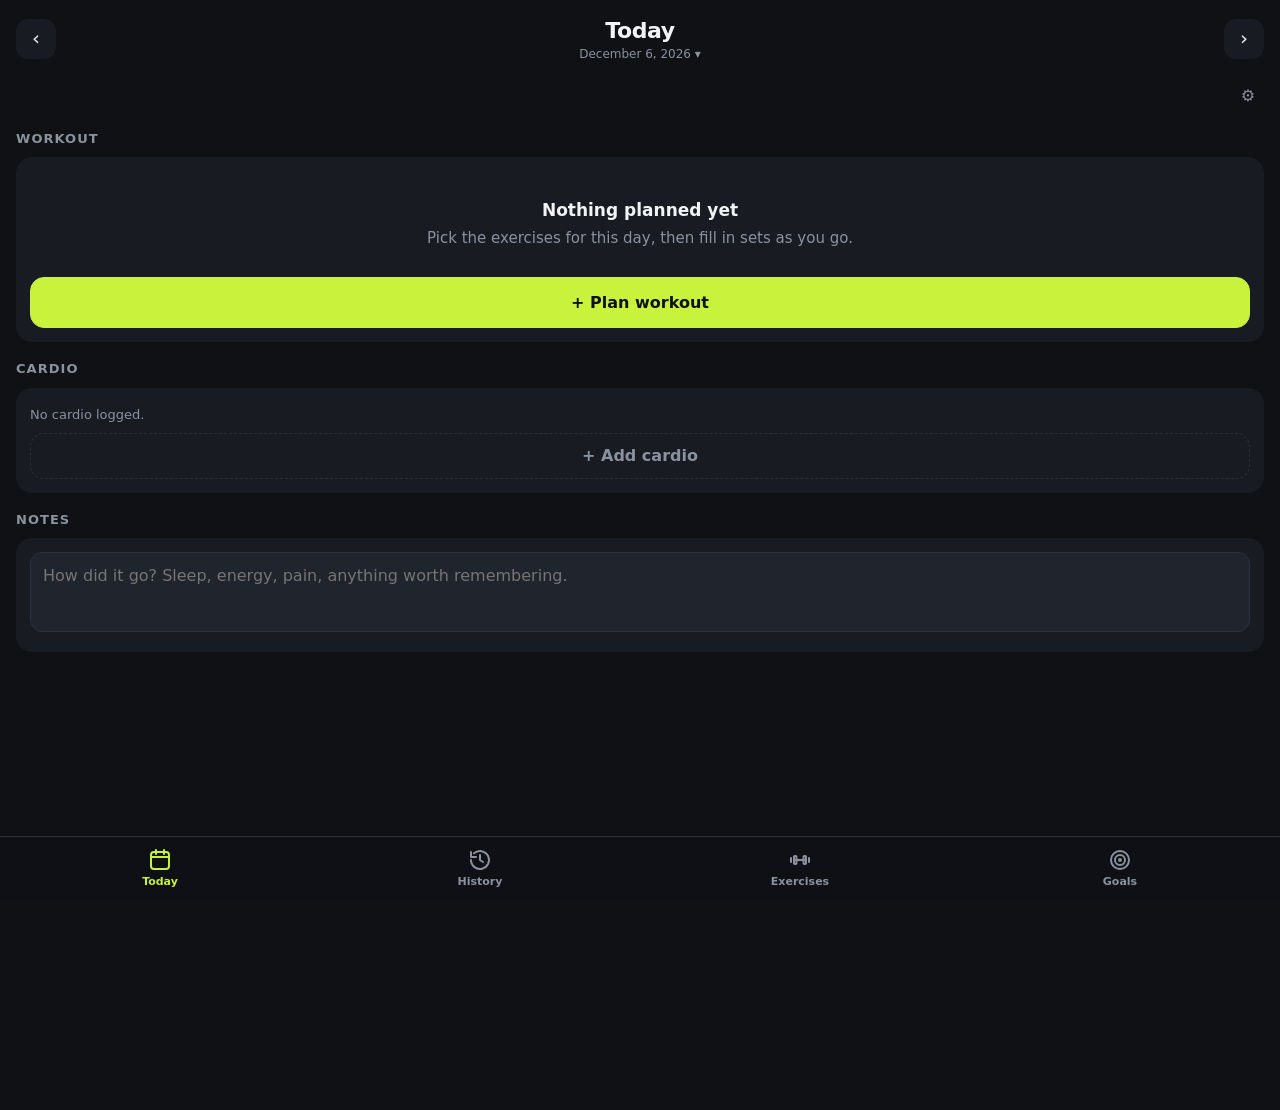
==== commit 7b504d0d: "Lift Log 0.2.1: one 'Plan workout' flow for today and future days Co-Authored-By: Claude Fable 5.1 <" ====
--- a/lift/index.html
+++ b/lift/index.html
@@ -147,7 +147,7 @@
    Lift Log — personal resistance-training logger
    All data lives in localStorage on this device.
    ============================================================ */
-const APP_VERSION = '0.2.0';
+const APP_VERSION = '0.2.1';
 const KEY = 'liftlog.v1';
 const MUSCLES = ['Chest','Back','Shoulders','Biceps','Triceps','Forearms','Quads','Hamstrings','Glutes','Calves','Core','Full body','Other'];
 
@@ -224,10 +224,9 @@
   const planned = x.lifts.length && !st.sets;
   h += `<div class="section"><h2>Workout</h2><span class="meta">${st.sets? `${st.sets} sets · ${fmtNum(st.vol)} ${unit()}` : planned ? `<span class="planned">Planned · ${x.lifts.length} exercise${x.lifts.length!==1?'s':''}</span>` : ''}</span></div>`;
   if(!x.lifts.length){
-    const future=d>todayStr();
-    h += `<div class="card"><div class="empty"><b>${future?'Nothing planned yet':'Nothing logged yet'}</b>${future?'Pick the exercises you want to do this day':'Add exercises to start'}${state.templates.length?', or start from a template':''}.</div>`;
+    h += `<div class="card"><div class="empty"><b>Nothing planned yet</b>Pick the exercises for this day${state.templates.length?', or start from a template':''}, then fill in sets as you go.</div>`;
     if(state.templates.length){ h += `<div class="chips" style="justify-content:center;margin-bottom:12px">${state.templates.map(t=>`<button class="chip" data-act="applyTemplate" data-id="${t.id}">${esc(t.name)}</button>`).join('')}</div>`; }
-    h += `<button class="btn primary" data-act="addExercise">+ ${future?'Plan exercises':'Add exercises'}</button></div>`;
+    h += `<button class="btn primary" data-act="addExercise">+ Plan workout</button></div>`;
   } else {
     x.lifts.forEach((l,li) => {
       const e=exById(l.exerciseId); const last=lastSession(l.exerciseId, d);
@@ -245,7 +244,7 @@
       });
       h += `</div><button class="btn ghost" style="margin-top:10px" data-act="addSet" data-li="${li}">+ Add set</button></div>`;
     });
-    h += `<button class="btn" data-act="addExercise">+ Add exercises</button>
+    h += `<button class="btn" data-act="addExercise">+ Add more exercises</button>
           <button class="btn ghost" data-act="saveTemplate">Save this workout as a template</button>`;
   }
 
@@ -316,8 +315,7 @@
 
 function pickerSheet(){
   ui.pick=''; ui.picked=new Set();
-  const future=ui.date>todayStr();
-  openSheet(`<h3>${future?'Plan exercises':'Add exercises'}</h3>
+  openSheet(`<h3>Plan ${relDay(ui.date).toLowerCase()==='today'?"today's":relDay(ui.date)+"'s"} workout</h3>
     <input type="search" placeholder="Search your exercises" data-bind="pick" autocomplete="off">
     <div id="pickList" style="margin-top:8px"></div>
     <button class="btn ghost" style="margin-top:12px" data-act="newExercise">+ Create a new exercise</button>
